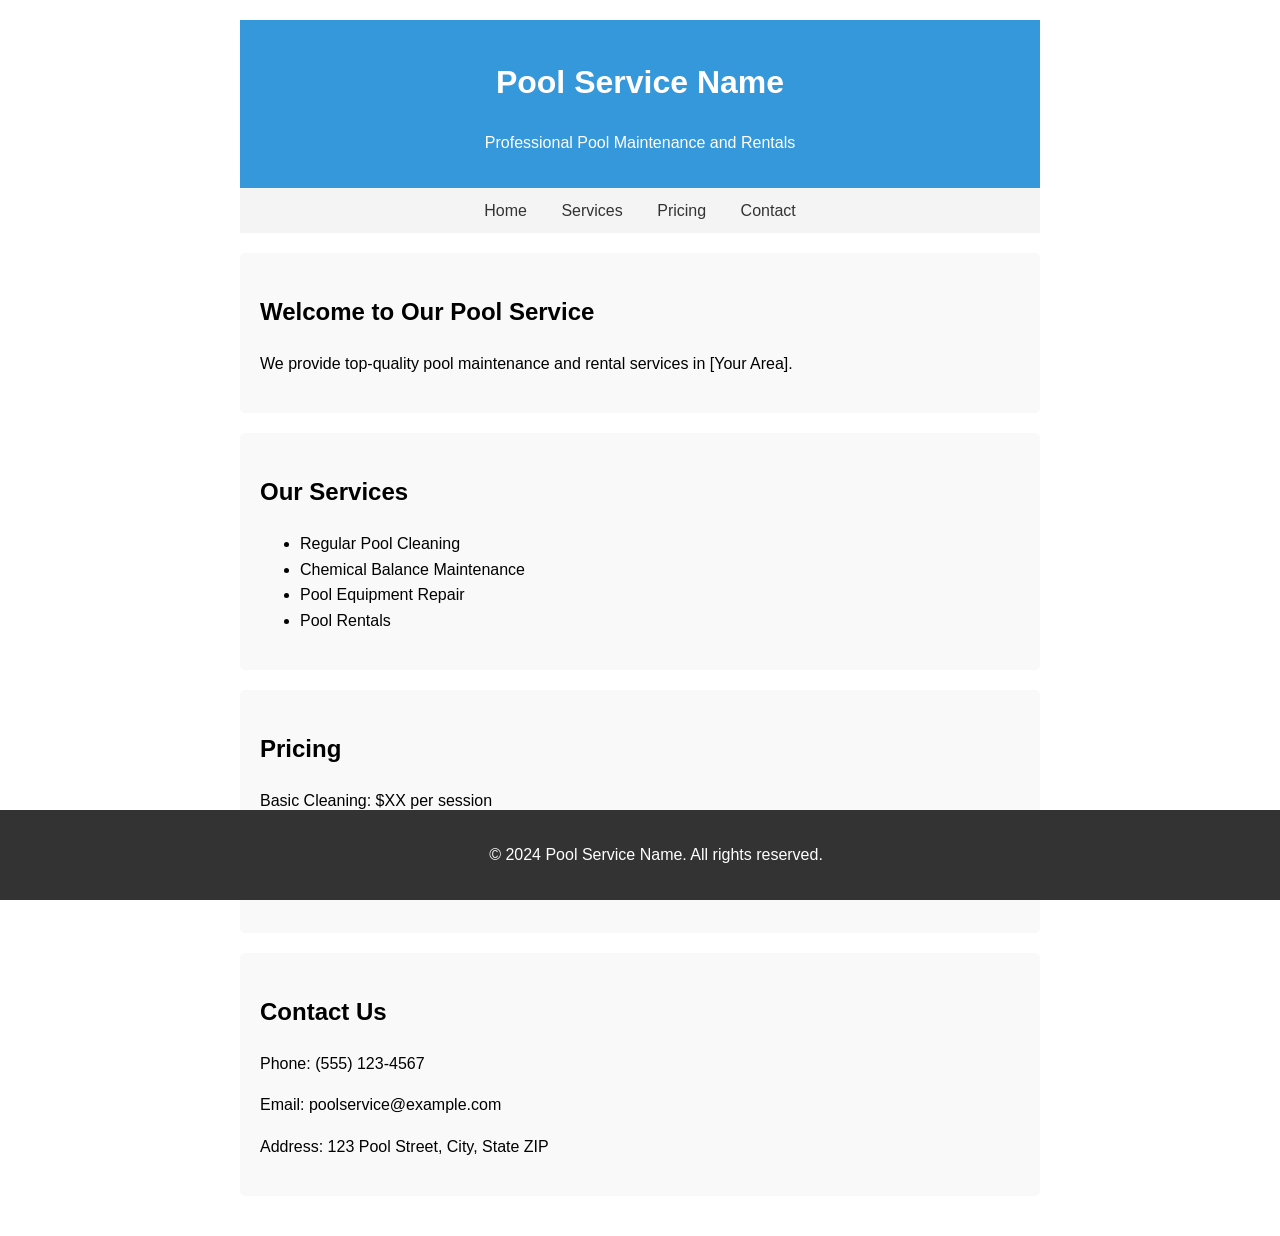
==== index.html @ 7448c615 "Added pool service website" ====
<!DOCTYPE html>
<html lang="en">
<head>
    <meta charset="UTF-8">
    <meta name="viewport" content="width=device-width, initial-scale=1.0">
    <title>Pool Service Website</title>
    <style>
        body {
            font-family: Arial, sans-serif;
            line-height: 1.6;
            margin: 0;
            padding: 0;
            max-width: 800px;
            margin: 0 auto;
            padding: 20px;
        }
        header {
            background-color: #3498db;
            color: white;
            text-align: center;
            padding: 1rem;
        }
        nav {
            background-color: #f4f4f4;
            padding: 10px;
            text-align: center;
        }
        nav a {
            color: #333;
            text-decoration: none;
            margin: 0 15px;
        }
        .section {
            margin: 20px 0;
            padding: 20px;
            background-color: #f9f9f9;
            border-radius: 5px;
        }
        footer {
            background-color: #333;
            color: white;
            text-align: center;
            padding: 1rem;
            position: fixed;
            bottom: 0;
            width: 100%;
            left: 0;
        }
    </style>
</head>
<body>
    <header>
        <h1>Pool Service Name</h1>
        <p>Professional Pool Maintenance and Rentals</p>
    </header>

    <nav>
        <a href="#home">Home</a>
        <a href="#services">Services</a>
        <a href="#pricing">Pricing</a>
        <a href="#contact">Contact</a>
    </nav>

    <main>
        <section id="home" class="section">
            <h2>Welcome to Our Pool Service</h2>
            <p>We provide top-quality pool maintenance and rental services in [Your Area].</p>
        </section>

        <section id="services" class="section">
            <h2>Our Services</h2>
            <ul>
                <li>Regular Pool Cleaning</li>
                <li>Chemical Balance Maintenance</li>
                <li>Pool Equipment Repair</li>
                <li>Pool Rentals</li>
            </ul>
        </section>

        <section id="pricing" class="section">
            <h2>Pricing</h2>
            <p>Basic Cleaning: $XX per session</p>
            <p>Full Maintenance Package: $XX per month</p>
            <p>Pool Rental: $XX per hour</p>
        </section>

        <section id="contact" class="section">
            <h2>Contact Us</h2>
            <p>Phone: (555) 123-4567</p>
            <p>Email: poolservice@example.com</p>
            <p>Address: 123 Pool Street, City, State ZIP</p>
        </section>
    </main>

    <footer>
        <p>&copy; 2024 Pool Service Name. All rights reserved.</p>
    </footer>
</body>
</html>
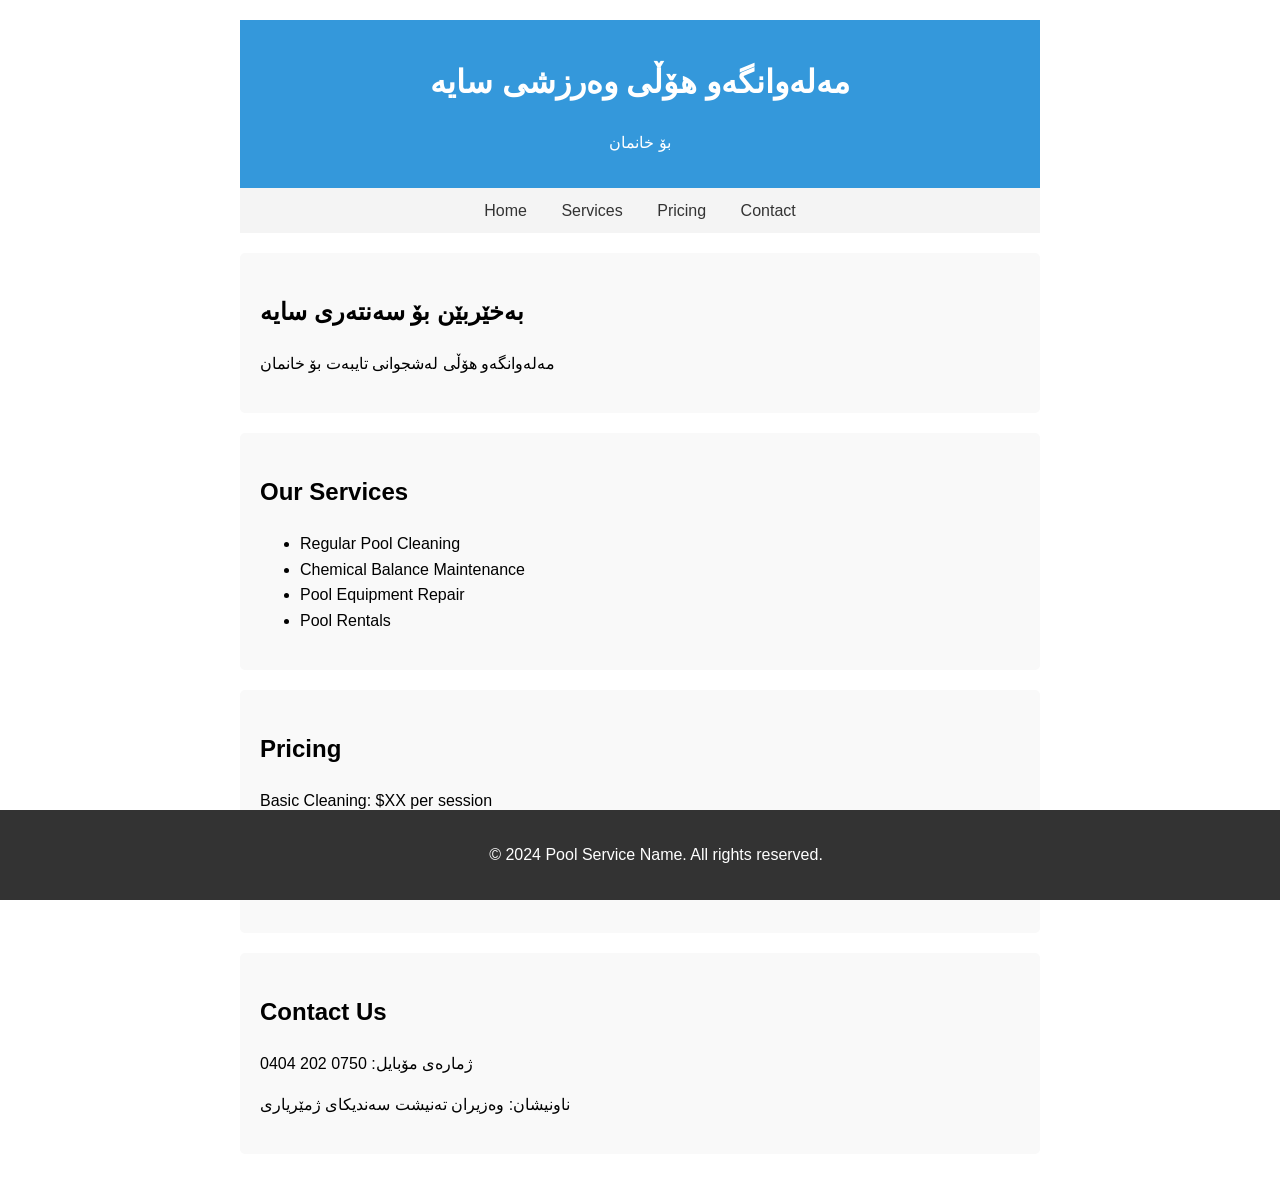
==== commit f04102ef: "Some basic changes to see how the kurdish language will look on a smartphone." ====
--- a/index.html
+++ b/index.html
@@ -50,8 +50,8 @@
 </head>
 <body>
     <header>
-        <h1>Pool Service Name</h1>
-        <p>Professional Pool Maintenance and Rentals</p>
+        <h1>مەلەوانگەو هۆڵی وەرزشی سایە</h1>
+        <p>بۆ خانمان</p>
     </header>
 
     <nav>
@@ -63,8 +63,8 @@
 
     <main>
         <section id="home" class="section">
-            <h2>Welcome to Our Pool Service</h2>
-            <p>We provide top-quality pool maintenance and rental services in [Your Area].</p>
+            <h2>بەخێربێن بۆ سەنتەری سایە</h2>
+            <p>مەلەوانگەو هۆڵی لەشجوانی تایبەت بۆ خانمان</p>
         </section>
 
         <section id="services" class="section">
@@ -86,9 +86,8 @@
 
         <section id="contact" class="section">
             <h2>Contact Us</h2>
-            <p>Phone: (555) 123-4567</p>
-            <p>Email: poolservice@example.com</p>
-            <p>Address: 123 Pool Street, City, State ZIP</p>
+            <p>ژمارەی مۆبایل: 0750 202 0404</p>
+            <p>ناونیشان: وەزیران تەنیشت سەندیکای ژمێریاری</p>
         </section>
     </main>
 
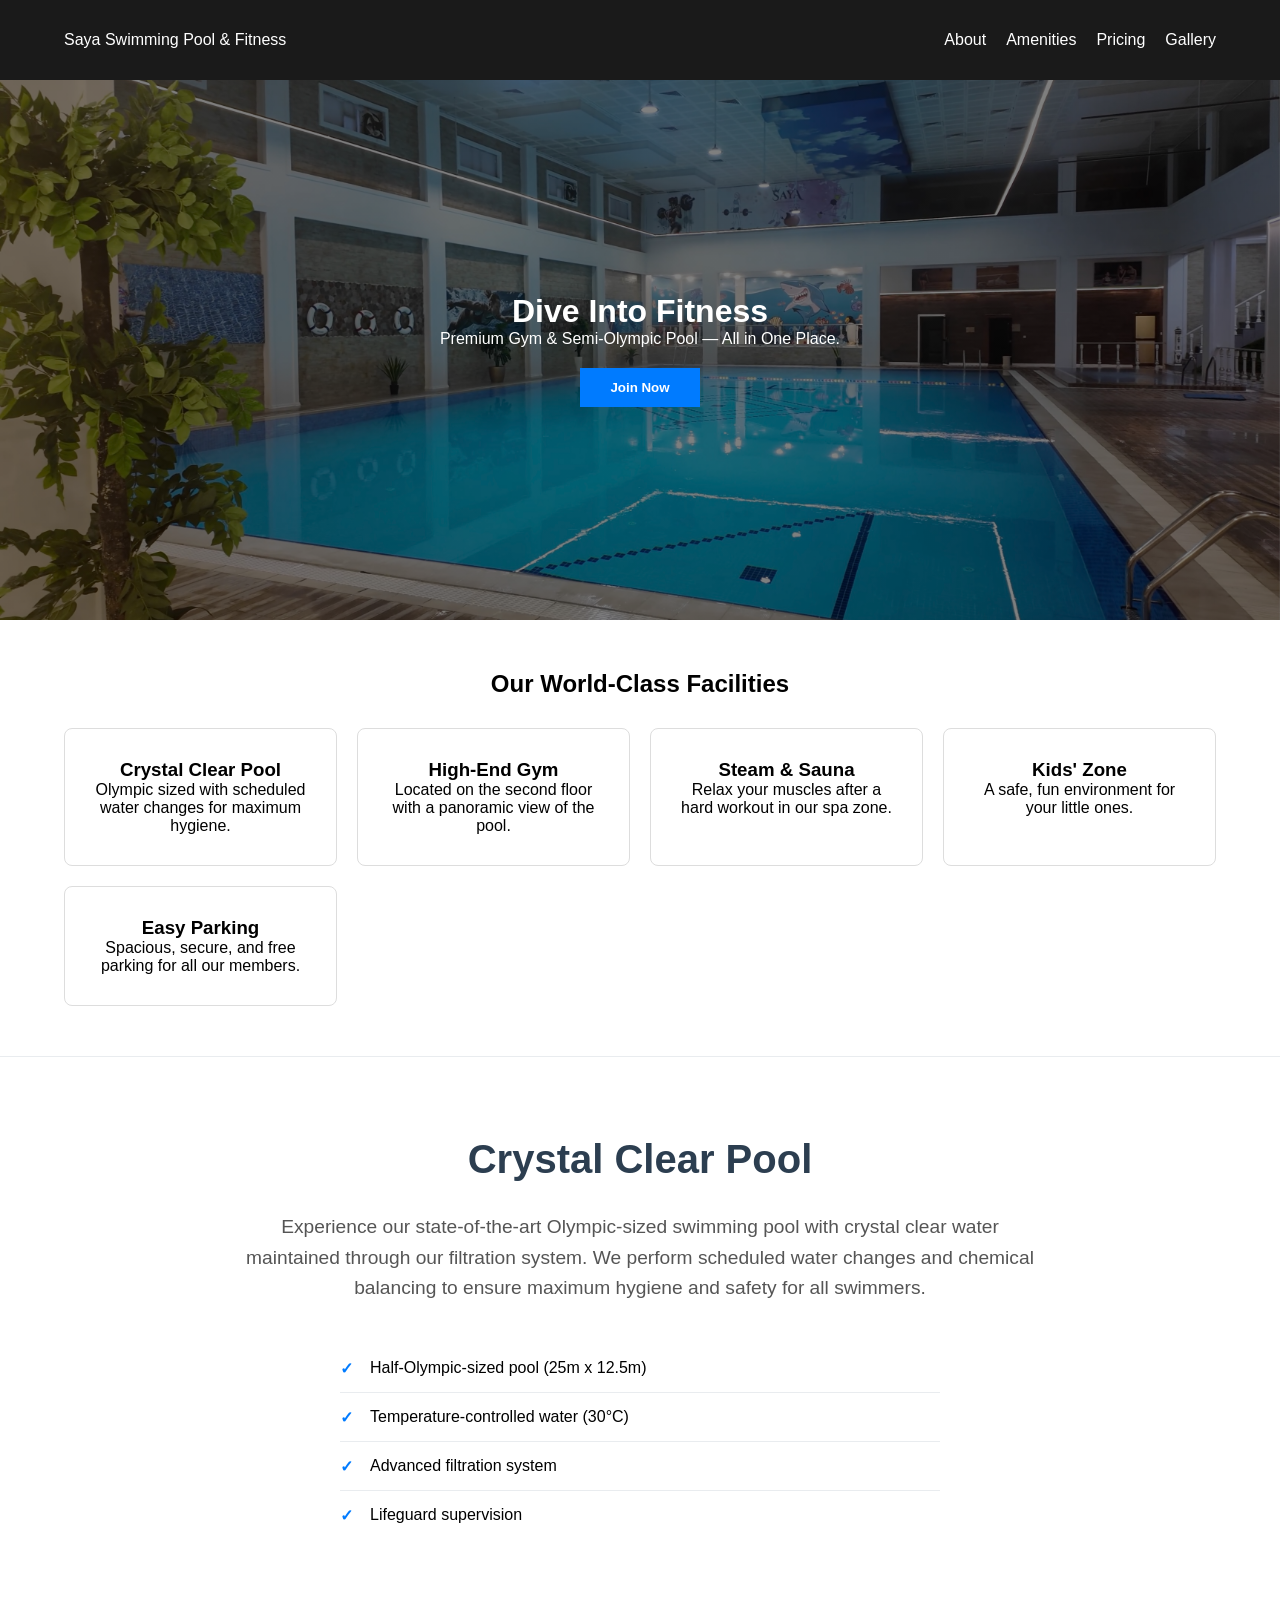
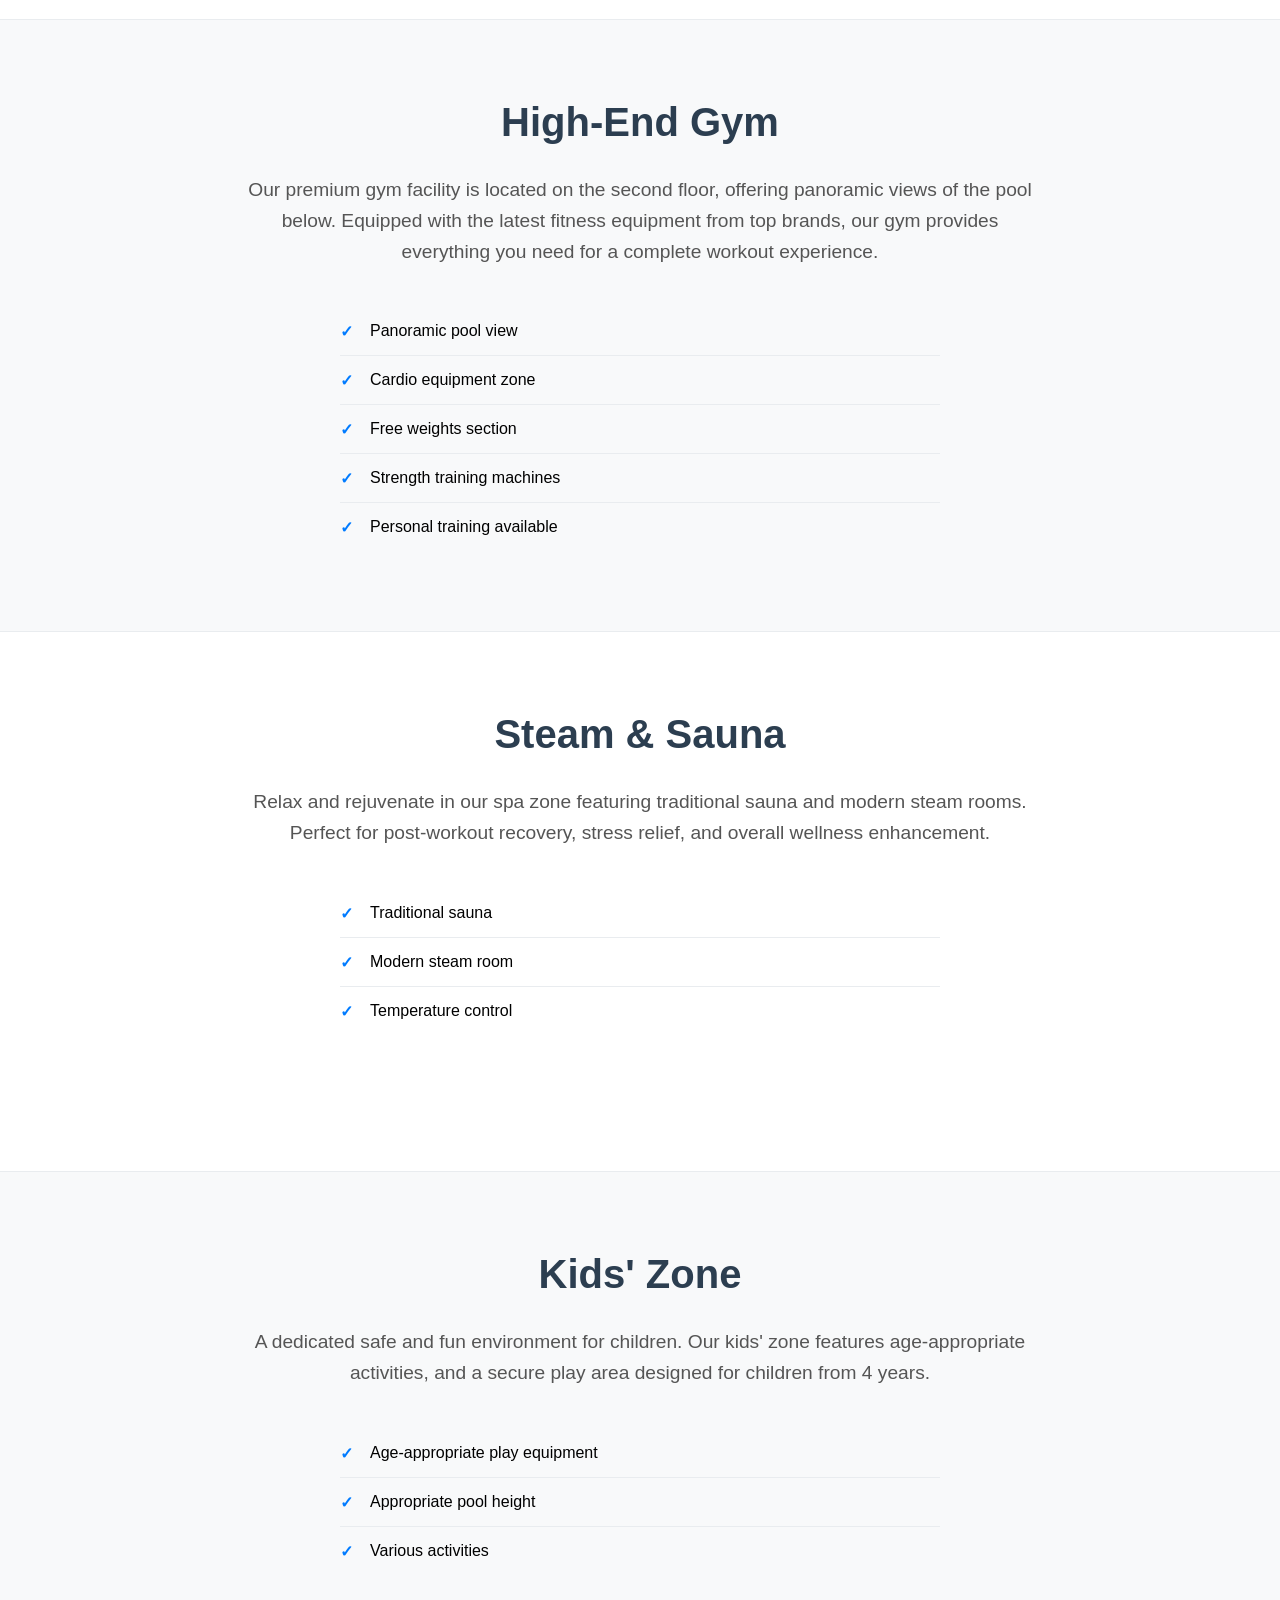
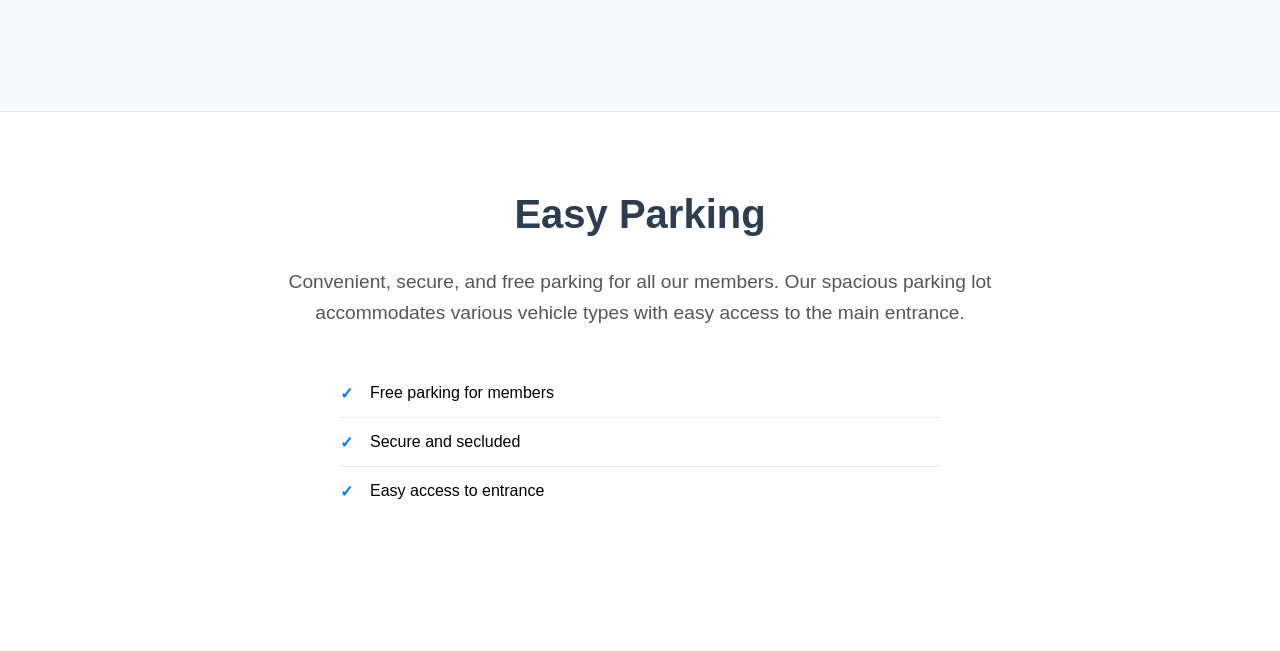
==== commit d0dfe96f: "Rename Homepage.html to index.html for proper GitHub Pages serving" ====
--- a/index.html
+++ b/index.html
@@ -3,96 +3,127 @@
 <head>
     <meta charset="UTF-8">
     <meta name="viewport" content="width=device-width, initial-scale=1.0">
-    <title>Pool Service Website</title>
-    <style>
-        body {
-            font-family: Arial, sans-serif;
-            line-height: 1.6;
-            margin: 0;
-            padding: 0;
-            max-width: 800px;
-            margin: 0 auto;
-            padding: 20px;
-        }
-        header {
-            background-color: #3498db;
-            color: white;
-            text-align: center;
-            padding: 1rem;
-        }
-        nav {
-            background-color: #f4f4f4;
-            padding: 10px;
-            text-align: center;
-        }
-        nav a {
-            color: #333;
-            text-decoration: none;
-            margin: 0 15px;
-        }
-        .section {
-            margin: 20px 0;
-            padding: 20px;
-            background-color: #f9f9f9;
-            border-radius: 5px;
-        }
-        footer {
-            background-color: #333;
-            color: white;
-            text-align: center;
-            padding: 1rem;
-            position: fixed;
-            bottom: 0;
-            width: 100%;
-            left: 0;
-        }
-    </style>
+    <title>Saya Swimming Pool & Fitness</title>
+    <link rel="stylesheet" href="styles.css">
 </head>
 <body>
-    <header>
-        <h1>مەلەوانگەو هۆڵی وەرزشی سایە</h1>
-        <p>بۆ خانمان</p>
+
+    <nav>
+        <div class="logo">Saya Swimming Pool & Fitness</div>
+        <ul>
+            <li><a href="#about">About</a></li>
+            <li><a href="#amenities">Amenities</a></li>
+            <li><a href="#pricing">Pricing</a></li>
+            <li><a href="#gallery">Gallery</a></li>
+        </ul>
+    </nav>
+
+    <header class="hero">
+        <h1>Dive Into Fitness</h1>
+        <p>Premium Gym & Semi-Olympic Pool — All in One Place.</p>
+        <button class="cta-btn">Join Now</button>
     </header>
 
-    <nav>
-        <a href="#home">Home</a>
-        <a href="#services">Services</a>
-        <a href="#pricing">Pricing</a>
-        <a href="#contact">Contact</a>
-    </nav>
+    <section id="amenities">
+        <h2>Our World-Class Facilities</h2>
+        <div class="grid-container">
+            <div class="card" id="pool-section">
+                <h3>Crystal Clear Pool</h3>
+                <p>Olympic sized with scheduled water changes for maximum hygiene.</p>
+            </div>
+            <div class="card" id="gym-section">
+                <h3>High-End Gym</h3>
+                <p>Located on the second floor with a panoramic view of the pool.</p>
+            </div>
+            <div class="card" id="spa-section">
+                <h3>Steam & Sauna</h3>
+                <p>Relax your muscles after a hard workout in our spa zone.</p>
+            </div>
+            <div class="card" id="kids-section">
+                <h3>Kids' Zone</h3>
+                <p>A safe, fun environment for your little ones.</p>
+            </div>
+            <div class="card" id="parking-section">
+                <h3>Easy Parking</h3>
+                <p>Spacious, secure, and free parking for all our members.</p>
+            </div>
+        </div>
+    </section>
 
-    <main>
-        <section id="home" class="section">
-            <h2>بەخێربێن بۆ سەنتەری سایە</h2>
-            <p>مەلەوانگەو هۆڵی لەشجوانی تایبەت بۆ خانمان</p>
-        </section>
+    <!-- Detailed sections for each amenity -->
+    <section class="amenity-detail" id="pool-detail">
+        <div class="detail-content">
+            <h2>Crystal Clear Pool</h2>
+            <p>Experience our state-of-the-art Olympic-sized swimming pool with crystal clear water maintained through our filtration system. We perform scheduled water changes and chemical balancing to ensure maximum hygiene and safety for all swimmers.</p>
+            <div class="detail-features">
+                <ul>
+                    <li>Half-Olympic-sized pool (25m x 12.5m)</li>
+                    <li>Temperature-controlled water (30°C)</li>
+                    <li>Advanced filtration system</li>
+                    <li>Lifeguard supervision</li>
+                </ul>
+            </div>
+        </div>
+    </section>
 
-        <section id="services" class="section">
-            <h2>Our Services</h2>
-            <ul>
-                <li>Regular Pool Cleaning</li>
-                <li>Chemical Balance Maintenance</li>
-                <li>Pool Equipment Repair</li>
-                <li>Pool Rentals</li>
-            </ul>
-        </section>
+    <section class="amenity-detail" id="gym-detail">
+        <div class="detail-content">
+            <h2>High-End Gym</h2>
+            <p>Our premium gym facility is located on the second floor, offering panoramic views of the pool below. Equipped with the latest fitness equipment from top brands, our gym provides everything you need for a complete workout experience.</p>
+            <div class="detail-features">
+                <ul>
+                    <li>Panoramic pool view</li>
+                    <li>Cardio equipment zone</li>
+                    <li>Free weights section</li>
+                    <li>Strength training machines</li>
+                    <li>Personal training available</li>
+                </ul>
+            </div>
+        </div>
+    </section>
 
-        <section id="pricing" class="section">
-            <h2>Pricing</h2>
-            <p>Basic Cleaning: $XX per session</p>
-            <p>Full Maintenance Package: $XX per month</p>
-            <p>Pool Rental: $XX per hour</p>
-        </section>
+    <section class="amenity-detail" id="spa-detail">
+        <div class="detail-content">
+            <h2>Steam & Sauna</h2>
+            <p>Relax and rejuvenate in our spa zone featuring traditional sauna and modern steam rooms. Perfect for post-workout recovery, stress relief, and overall wellness enhancement.</p>
+            <div class="detail-features">
+                <ul>
+                    <li>Traditional sauna</li>
+                    <li>Modern steam room</li>
+                    <li>Temperature control</li>
+                </ul>
+            </div>
+        </div>
+    </section>
 
-        <section id="contact" class="section">
-            <h2>Contact Us</h2>
-            <p>ژمارەی مۆبایل: 0750 202 0404</p>
-            <p>ناونیشان: وەزیران تەنیشت سەندیکای ژمێریاری</p>
-        </section>
-    </main>
+    <section class="amenity-detail" id="kids-detail">
+        <div class="detail-content">
+            <h2>Kids' Zone</h2>
+            <p>A dedicated safe and fun environment for children. Our kids' zone features age-appropriate activities, and a secure play area designed for children from 4 years.</p>
+            <div class="detail-features">
+                <ul>
+                    <li>Age-appropriate play equipment</li>
+                    <li>Appropriate pool height</li>
+                    <li>Various activities</li>
+                </ul>
+            </div>
+        </div>
+    </section>
 
-    <footer>
-        <p>&copy; 2024 Pool Service Name. All rights reserved.</p>
-    </footer>
+    <section class="amenity-detail" id="parking-detail">
+        <div class="detail-content">
+            <h2>Easy Parking</h2>
+            <p>Convenient, secure, and free parking for all our members. Our spacious parking lot accommodates various vehicle types with easy access to the main entrance.</p>
+            <div class="detail-features">
+                <ul>
+                    <li>Free parking for members</li>
+                    <li>Secure and secluded</li>
+                    <li>Easy access to entrance</li>
+                </ul>
+            </div>
+        </div>
+    </section>
+
+    <script src="script.js"></script>
 </body>
 </html>
--- a/styles.css
+++ b/styles.css
@@ -0,0 +1,174 @@
+/* Basic Reset */
+* {
+    margin: 0;
+    padding: 0;
+    box-sizing: border-box;
+    font-family: 'Segoe UI', sans-serif;
+}
+
+/* Navigation */
+nav {
+    display: flex;
+    justify-content: space-between;
+    padding: 30px 5%; /* Increased padding for thicker navbar */
+    background: #1a1a1a;
+    color: white;
+    position: sticky;
+    top: 0;
+    z-index: 100;
+    height: 80px; /* Explicit height for thicker navbar */
+    align-items: center;
+}
+
+nav ul {
+    display: flex;
+    list-style: none;
+}
+
+nav ul li {
+    margin-left: 20px;
+}
+
+nav a {
+    color: white;
+    text-decoration: none;
+    font-weight: 500;
+    transition: color 0.3s;
+}
+
+nav a:hover {
+    color: #007bff;
+}
+
+/* Hero Section */
+.hero {
+    height: 60vh;
+    background: linear-gradient(rgba(0,0,0,0.5), rgba(0,0,0,0.5)), url('fitness-images/Screenshot 2026-05-08 at 12.25.58.jpg') center/cover;
+    color: white;
+    display: flex;
+    flex-direction: column;
+    justify-content: center;
+    align-items: center;
+    text-align: center;
+}
+
+.cta-btn {
+    margin-top: 20px;
+    padding: 12px 30px;
+    background: #007bff;
+    color: white;
+    border: none;
+    cursor: pointer;
+    font-weight: bold;
+}
+
+/* Amenities Grid */
+#amenities {
+    padding: 50px 5%;
+    text-align: center;
+}
+
+.grid-container {
+    display: grid;
+    grid-template-columns: repeat(auto-fit, minmax(250px, 1fr));
+    gap: 20px;
+    margin-top: 30px;
+}
+
+.card {
+    padding: 30px;
+    border: 1px solid #ddd;
+    border-radius: 8px;
+    transition: transform 0.3s, box-shadow 0.3s;
+    cursor: pointer; /* Makes cards appear clickable */
+}
+
+.card:hover {
+    transform: translateY(-5px);
+    box-shadow: 0 10px 20px rgba(0,0,0,0.1);
+}
+
+/* Amenity Detail Sections */
+.amenity-detail {
+    min-height: 60vh;
+    padding: 80px 5%;
+    background: #f8f9fa;
+    border-top: 1px solid #e9ecef;
+}
+
+.amenity-detail:nth-child(even) {
+    background: #ffffff;
+}
+
+.detail-content {
+    max-width: 1200px;
+    margin: 0 auto;
+    text-align: center;
+}
+
+.detail-content h2 {
+    color: #2c3e50;
+    margin-bottom: 30px;
+    font-size: 2.5em;
+}
+
+.detail-content p {
+    font-size: 1.2em;
+    line-height: 1.6;
+    color: #555;
+    margin-bottom: 40px;
+    max-width: 800px;
+    margin-left: auto;
+    margin-right: auto;
+}
+
+.detail-features {
+    text-align: left;
+    max-width: 600px;
+    margin: 0 auto;
+}
+
+.detail-features ul {
+    list-style: none;
+    padding: 0;
+}
+
+.detail-features li {
+    padding: 15px 0;
+    border-bottom: 1px solid #e9ecef;
+    position: relative;
+    padding-left: 30px;
+}
+
+.detail-features li:before {
+    content: "✓";
+    color: #007bff;
+    font-weight: bold;
+    position: absolute;
+    left: 0;
+}
+
+.detail-features li:last-child {
+    border-bottom: none;
+}
+
+/* Responsive Design */
+@media (max-width: 768px) {
+    nav {
+        flex-direction: column;
+        height: auto;
+        padding: 20px 5%;
+    }
+
+    nav ul {
+        margin-top: 15px;
+    }
+
+    .detail-content h2 {
+        font-size: 2em;
+    }
+
+    .grid-container {
+        grid-template-columns: 1fr;
+    }
+}
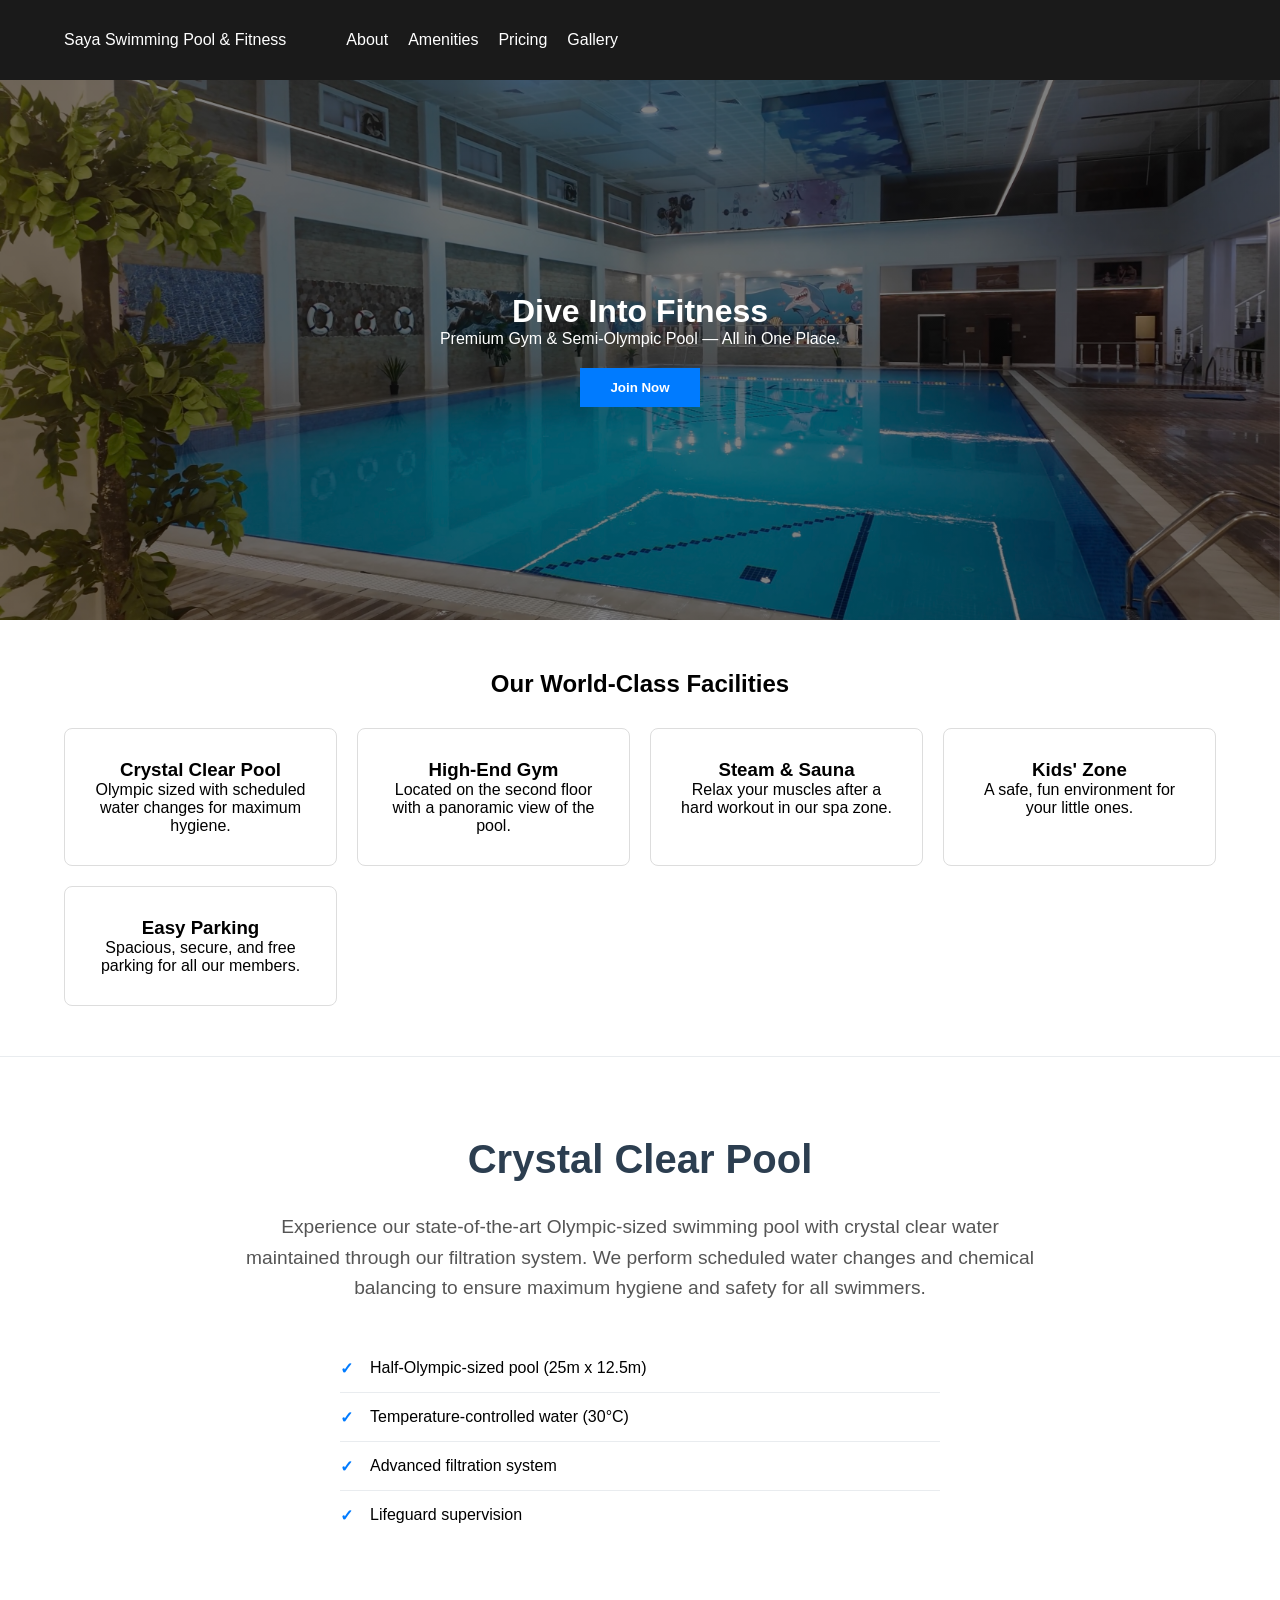
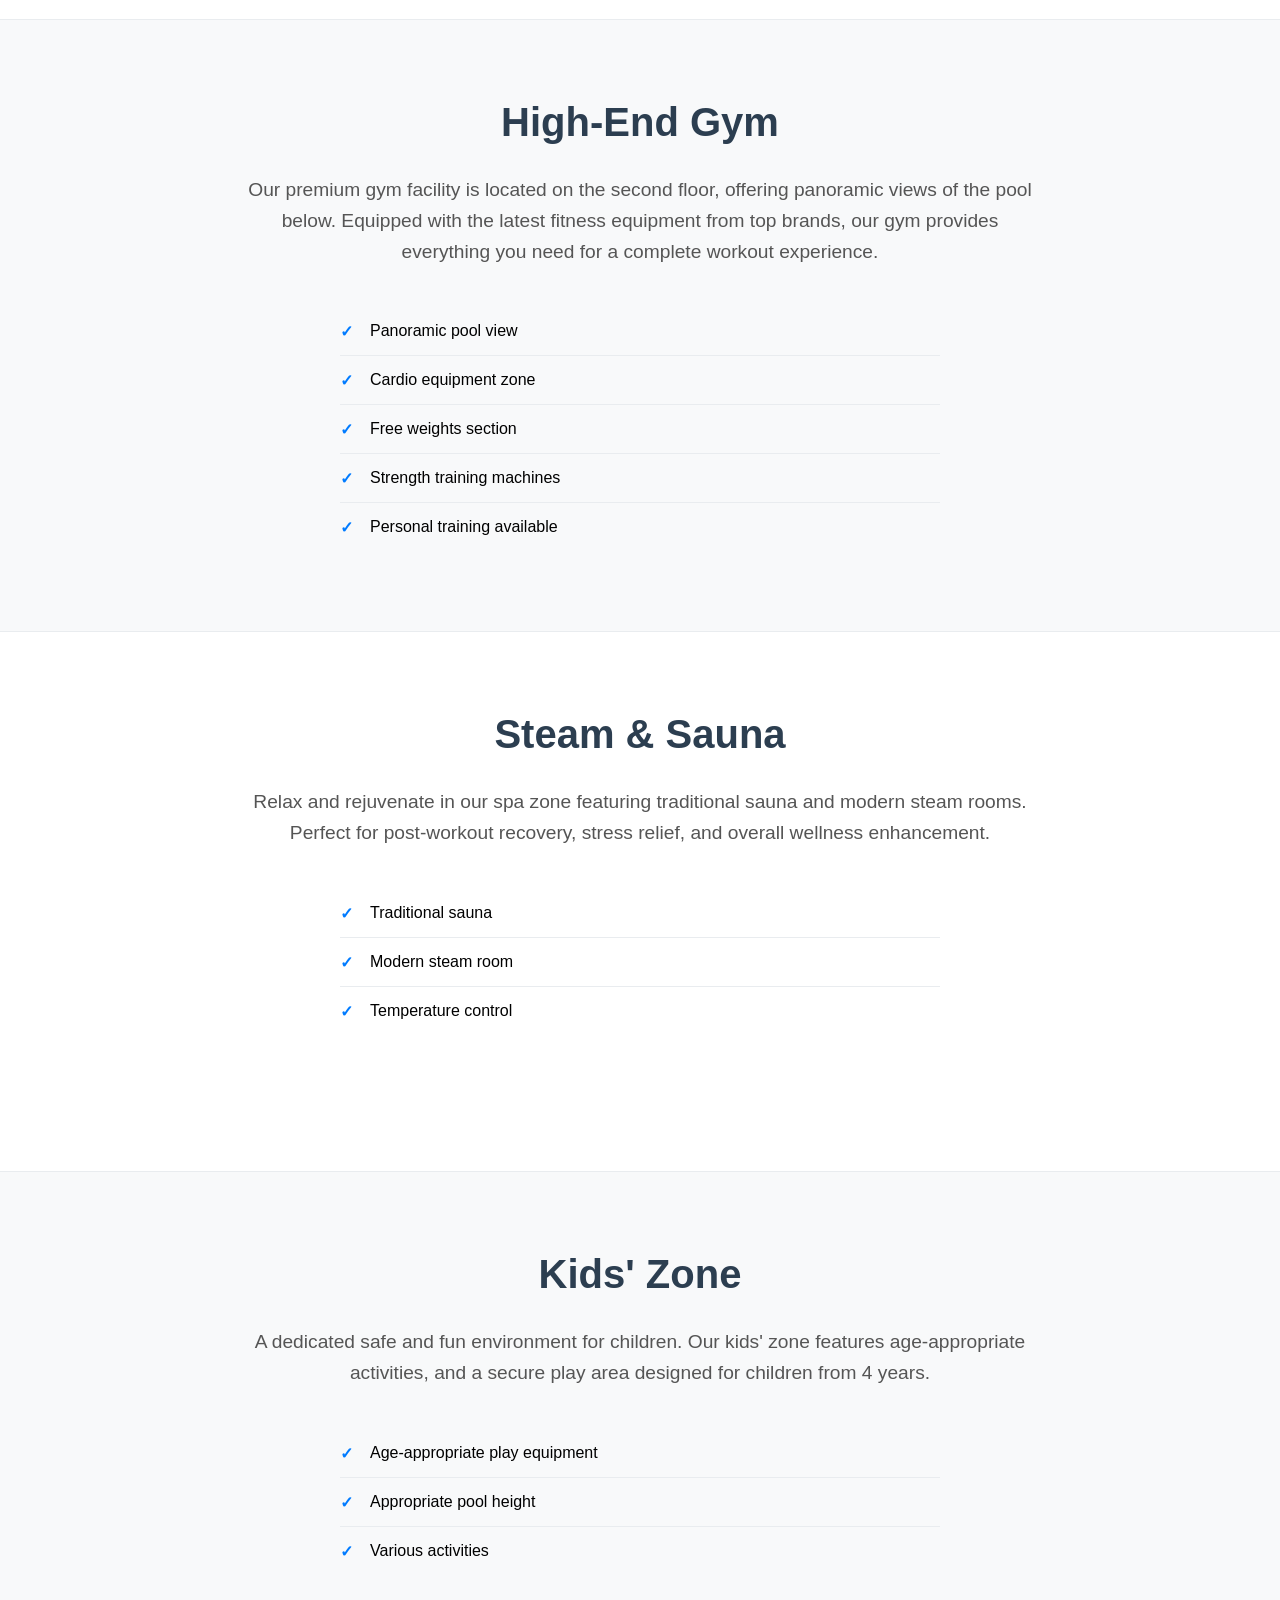
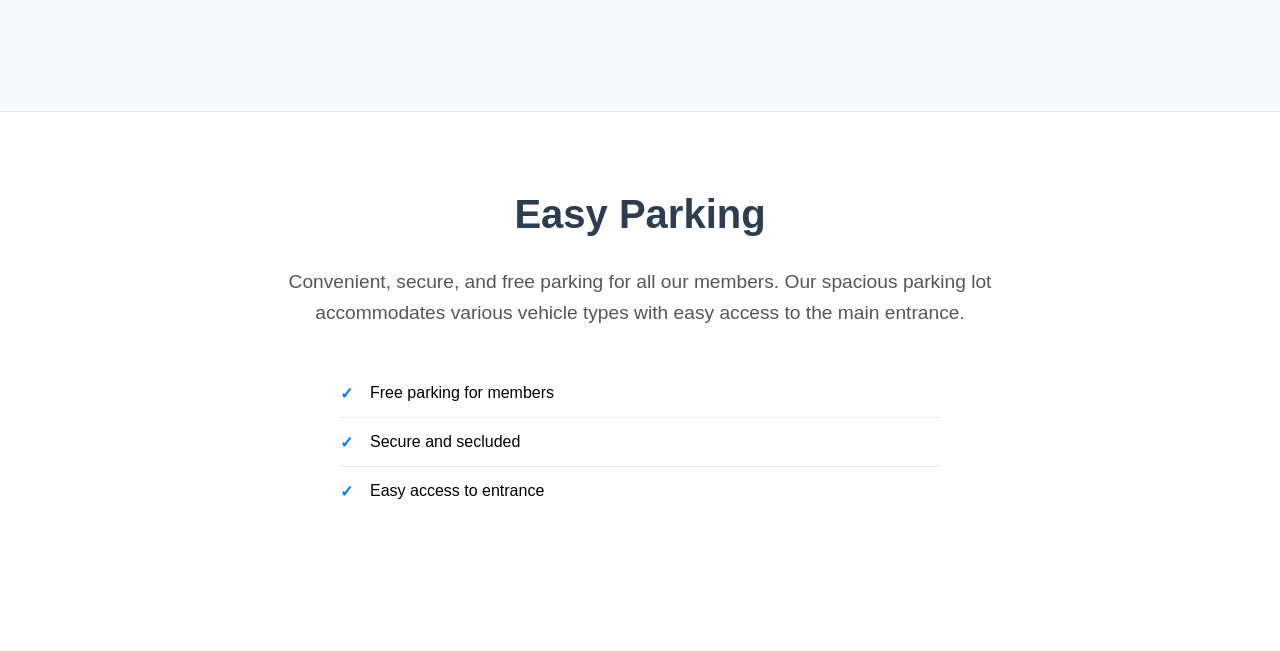
==== commit 9c4ec550: "Fixed view for mobile view" ====
--- a/index.html
+++ b/index.html
@@ -3,13 +3,14 @@
 <head>
     <meta charset="UTF-8">
     <meta name="viewport" content="width=device-width, initial-scale=1.0">
-    <title>Saya Swimming Pool & Fitness</title>
+    <title>Saya Swimming</title>
     <link rel="stylesheet" href="styles.css">
 </head>
 <body>
 
     <nav>
         <div class="logo">Saya Swimming Pool & Fitness</div>
+        <button class="menu-toggle" aria-label="Toggle menu">☰</button>
         <ul>
             <li><a href="#about">About</a></li>
             <li><a href="#amenities">Amenities</a></li>
--- a/styles.css
+++ b/styles.css
@@ -9,20 +9,25 @@
 /* Navigation */
 nav {
     display: flex;
-    justify-content: space-between;
-    padding: 30px 5%; /* Increased padding for thicker navbar */
+    justify-content: flex-start; /* Logo left, nav next to it */
+    padding: 30px 5%;
     background: #1a1a1a;
     color: white;
     position: sticky;
     top: 0;
     z-index: 100;
-    height: 80px; /* Explicit height for thicker navbar */
+    height: 80px;
     align-items: center;
+}
+
+nav .logo {
+    flex-shrink: 0;
 }
 
 nav ul {
     display: flex;
     list-style: none;
+    margin-left: 40px; /* Space between logo and nav */
 }
 
 nav ul li {
@@ -38,6 +43,17 @@
 
 nav a:hover {
     color: #007bff;
+}
+
+/* Menu toggle button */
+.menu-toggle {
+    display: none; /* Hidden on desktop */
+    background: none;
+    border: none;
+    color: white;
+    font-size: 24px;
+    cursor: pointer;
+    margin-left: auto; /* Push to right on mobile */
 }
 
 /* Hero Section */
@@ -156,12 +172,37 @@
 @media (max-width: 768px) {
     nav {
         flex-direction: column;
+        align-items: flex-start;
         height: auto;
         padding: 20px 5%;
     }
 
     nav ul {
+        display: none; /* Hidden by default on mobile */
+        flex-direction: column;
+        margin-left: 0; /* Remove desktop spacing so menu aligns to left */
         margin-top: 15px;
+        position: absolute;
+        top: 100%;
+        left: 0;
+        right: 0;
+        width: 100%;
+        background: #1a1a1a;
+        padding: 20px 5%;
+        box-shadow: 0 4px 6px rgba(0,0,0,0.1);
+    }
+
+    nav ul.open {
+        display: flex; /* Show when open */
+    }
+
+    nav ul li {
+        margin: 10px 0;
+    }
+
+    .menu-toggle {
+        display: block; /* Show hamburger on mobile */
+        margin-left: 0;
     }
 
     .detail-content h2 {
